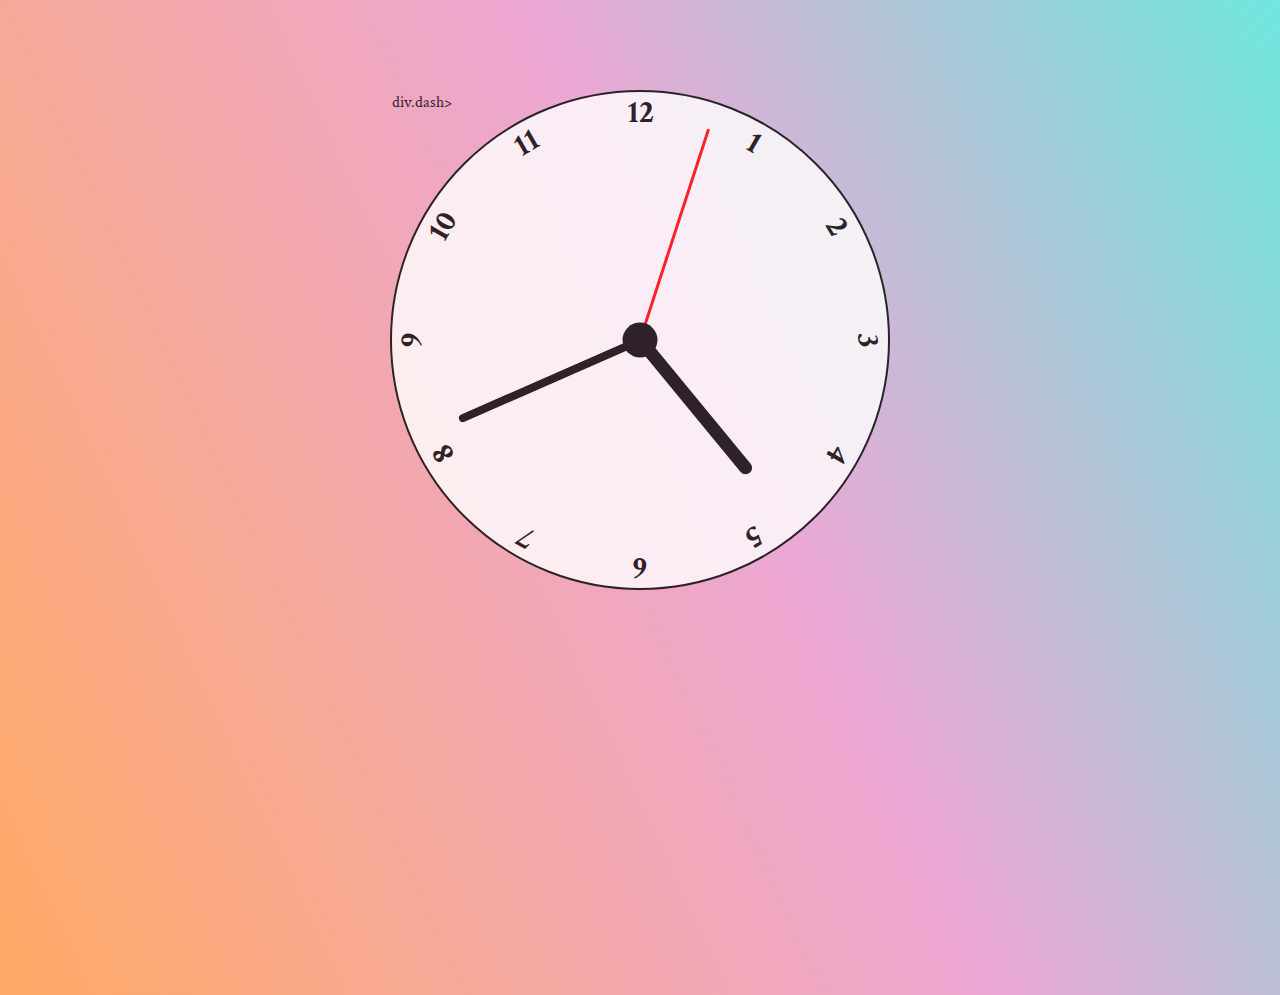
==== clock.html @ cc3d69da "FINISHED" ====
<!DOCTYPE html>
<html lang="en">
<head>
    <meta charset="UTF-8">
    <meta name="viewport" content="width=device-width, initial-scale=1.0">
    <meta http-equiv="X-UA-Compatible" content="ie=edge">
    <link href="https://fonts.googleapis.com/css?family=Crimson+Text&display=swap" rel="stylesheet"> 
    <link rel="stylesheet" href="css/styles.css">
    <script src='./js/script.js' async></script>

    <title>Jay Ess Clock</title>
</head>
<body class='gradiated'>
    <div class='clock'>
        <div class='hand hour' data-hour-hand></div>
        <div class='hand minute' data-minute-hand></div>
        <div class='hand second' data-second-hand></div>
        <div class="number number1">1</div>
        <div class="number number2">2</div>
        <div class="number number3">3</div>
        <div class="number number4">4</div>
        <div class="number number5">5</div>
        <div class="number number6">6</div>
        <div class="number number7">7</div>
        <div class="number number8">8</div>
        <div class="number number9">9</div>
        <div class="number number10">10</div>
        <div class="number number11">11</div>
        <div class="number number12">12</div>

        div.dash>

    </div>
</body>
</html>
---- css/styles.css ----
.parent{
    padding: 5px;
    background-color: silver;
    margin-bottom: 5px;
}

.child{
    padding: 5px;
    margin: 2px 0 0 0;
    background-color: aliceblue;
}

/* 

R e l a t i v e P o s i t i o n 

takes the element out of the flow of the document
which allows for exacting control over where the element is placed, however
I find this difficult to use when using relative units like rems and relying
on every element's relationship with eachother to keep each element properly 
in place while still being responsive.

However I still do not know why the space that .one.relative SHOULD be occupying 
is still being taken up by the parent. If that child is taken out of the document 
flow how come child 2 and child 3 are not moving up and acting as if there is no 
child 1?

^ ^ ^ 
It's because the relative positioning allows you to change the position of the 
element RELATIVE TO where it would normally appear in the document.. It's 
as if it is "ghosted" in place and then moved about based on the ghost's position.

*/

.parent{
    margin: 5px;
}

.parent.relative{
    background-color:forestgreen;
}

.child.relative{
    background-color: limegreen;
    border: 1px solid forestgreen;
    /* allows for top, right, bottom, left positioning. */
}

.child.one.relative{
    position: relative;
    left: 10px;
    top: 10px;
}
/* Absolute Position 

I answered my own question. Absolute Position reomoves the element from the document
flow AND renders the code as if the element where not on the page at all.
I.E there is no "ghost," whereas a relatively positioned element is placed in
relation to it's 'ghost.'

Additionally an absolutely-placed element is placed in relation to a parent element. 
If it's ACTUAL parent element is "position: static" ("static" is the default and thus rarely
declared this way) it it will travel through it's hereditary tree looking for 
any parent that is positioned either 'relative' 'absolute' or 'sticky' and position
itself according to that. If there is no parent that is not static, it it will
position itself based on the docuemtn itself (usually appearing
at the top of the page)

The most common use-case is to make the child positioned absolutely relative to the
parent, by making the parent "position: relative" but adding no additional positioning
(top, right, bottom or left)
*/


.parent.absolute{
    position: relative;
    background-color: darkcyan;
}

.child.absolute{
    background-color:cyan;
    border: 1px solid darkcyan;
}
.child.one.absolute{
    position: absolute;
    left: 200px;
    top: 10px;
}

/* Position Fixed 

Positions itself based on the entire HTML page itself, not on any parent like 
absolute does. It also fixes itself not just to the document, but the the SCREEN
that is vewing the document. So if it is top: 10px and right 10px, it will 
appear everywhere on the document as 10px from the top and 10px from the right of 
the screen, no matter where in the document you have scrolled.*/

.parent.fixed{
    background-color: steelblue;
}

.child.fixed{
    background-color: dodgerblue;
    border: 1px solid steelblue;
}


.child.one.fixed{
    position: fixed;
    top: 50px;
    right: 100px;
}
/* Position Sticky

A mixture of both Relative and Sticky positions. The element will remain in it's
relative position until it meets it's absolute position's values (top, right,
bottom, left) at which point it will 'stick' and behave like a fixed element.

*/

.parent.sticky{
    height: 200vh;
    background-color: rebeccapurple;
}

.child.sticky{
    background-color: darkviolet;
    border: 1px solid  rebeccapurple;
}

.child.one.sticky{
    position: sticky;
    top: 10px;
}

/* ^^^^^^^^^^^^^^^^^^^^^ Positions Exercise (position.html)  ^^^^^^^^^^^^^*/

.fixedNav{
    position: fixed;
    display: inline-flex;
    justify-content: center;
    background-color: lightsteelblue;
    width: 100%;
}

.fixedNav a{
    top: 0;
    font-family: sans-serif;
    font-weight: semi-bold;
    font-size: 20px;
    text-decoration: none;
    padding: 20px;
    color: mediumseagreen;
}

.fixedNav a:hover{
    color: palegreen;
}

.stickyHeading{
    position: sticky;
    top: 63px;
}

header{
    margin: 0;
}

body{
    background-color: mintcream;
    margin: 0;
}



article{
    padding: 20px 20px 20px 20px;
}

article#top{
    padding: 70px 20px 20px 20px;
}

article#bottom{
    height: 200vh;
}

article h2{
    font-family: 'Crimson Text', serif;
    font-size: 24px;
    font-weight: lighter;
    margin-top: 0px;
}

article p{
    font-size: 16px;
    font-family: sans-serif;
}

/* ^^^^^^^^^^^^^^^^^^^^^^^^^^ Nav Bar Exercise (index.html) ^^^^^^^^^^^ */

*, *::after, *::before{
    box-sizing: border-box;
    font-family: 'Crimson Text', serif;
}

body.gradiated{
    background: linear-gradient(245deg, rgba(112,231,222,1) 0%, rgba(236,167,212,1) 43%, rgba(255,169,100,1) 100%); 
    margin: 5px;
    min-height: 100vh;
    overflow: hidden;
}

.clock{
    height: 500px;
    width: 500px;
    background-color: white;
    opacity: .8;
    border-radius: 50%;
    margin: auto;
    margin-top: 10vh;
    border: 2px solid black;
    position: relative
}

.clock .number{
    --rotation: 0;
    position: absolute;
    width: 100%;
    height: 100%;
    text-align: center;
    font-size: 32px;
    font-weight: bolder;
    transform: rotate(var(--rotation));
}

.clock .number1{--rotation: 30deg;}
.clock .number2{--rotation: 60deg;}
.clock .number3{--rotation: 90deg;}
.clock .number4{--rotation: 120deg;}
.clock .number5{--rotation: 150deg;}
.clock .number6{--rotation: 180deg;}
.clock .number7{--rotation: 210deg;}
.clock .number8{--rotation: 240deg;}
.clock .number9{--rotation: 270deg;}
.clock .number10{--rotation: 300deg;}
.clock .number11{--rotation: 330deg;}
 
/* no need to add .number12 because it is already defaulted in the '360'
poisition since it is already center-alinged on the top of the .number div */

.clock .hand{
    --rotation: 0;
    position: absolute;
    bottom: 50%;
    left: 50%;
    width: 15px;
    height: 50%;
    background-color: black;
    transform-origin: bottom;
    transform: translateX(-50%) rotate(calc(var(--rotation) * 1deg));
    border: 1px solid white;
    border-top-right-radius: 10px;
    border-top-left-radius: 10px;
    z-index: 10;
}

.clock .hand.second{
    width: 5px;
    height: 45%;
    background-color: red;
}

.clock .hand.minute{
    width: 10px;
    height: 40%;
    background-color: black;
}

.clock .hand.hour{
    width: 15px;
    height: 35%;
    background-color: black;
}

.clock::after{
    content: ' ';
    position: absolute;
    background-color: black;
    z-index: 11;
    width: 35px;
    height: 35px;
    top: 50%;
    left: 50%;
    transform: translate(-50%, -50%);
    border-radius: 50%; 
}
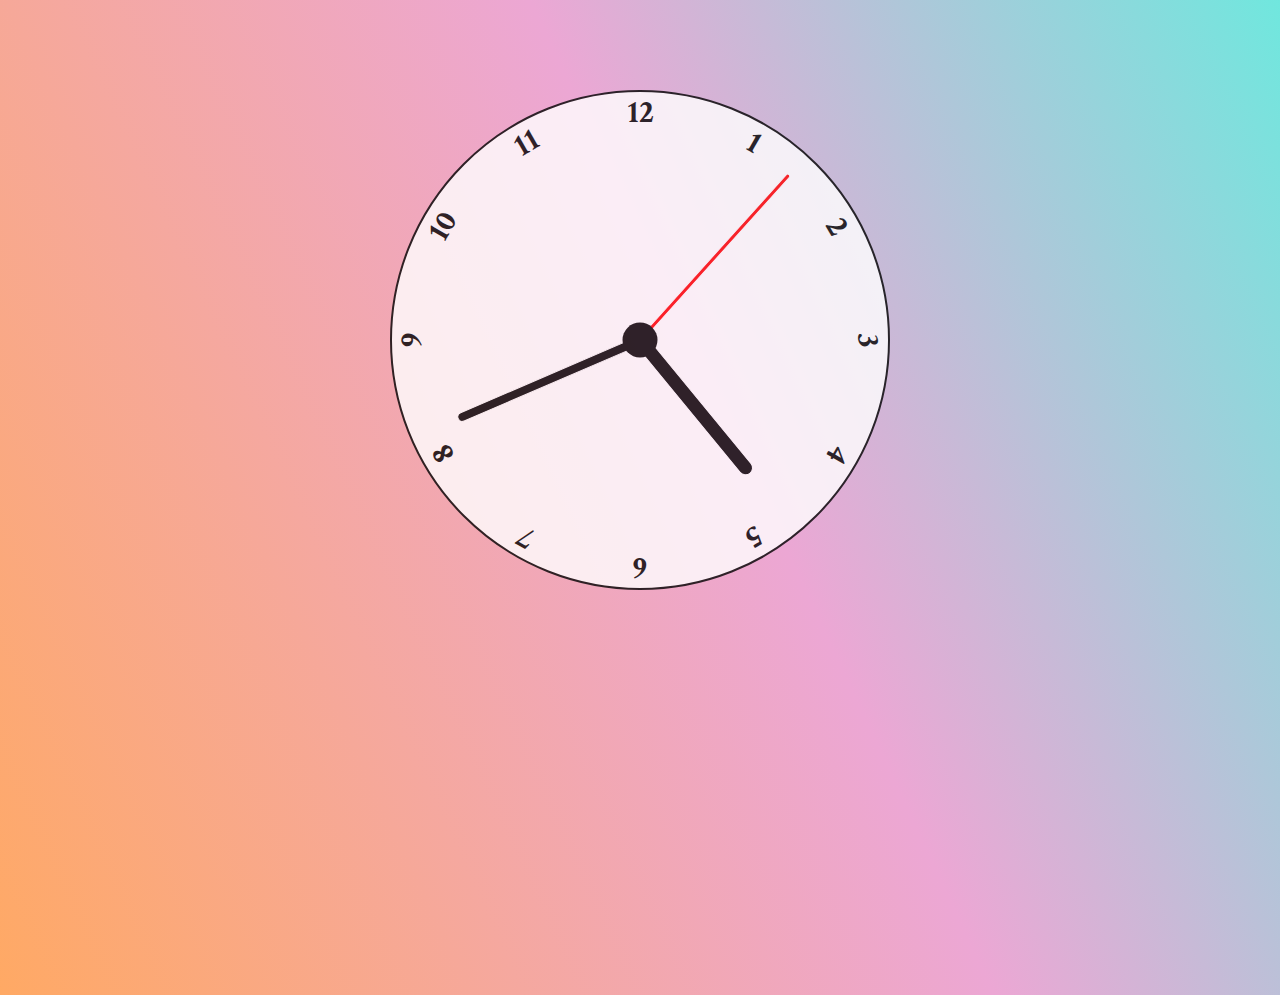
==== commit 88bdb5f6: "cleaned up html file" ====
--- a/clock.html
+++ b/clock.html
@@ -27,9 +27,6 @@
         <div class="number number10">10</div>
         <div class="number number11">11</div>
         <div class="number number12">12</div>
-
-        div.dash>
-
     </div>
 </body>
 </html>